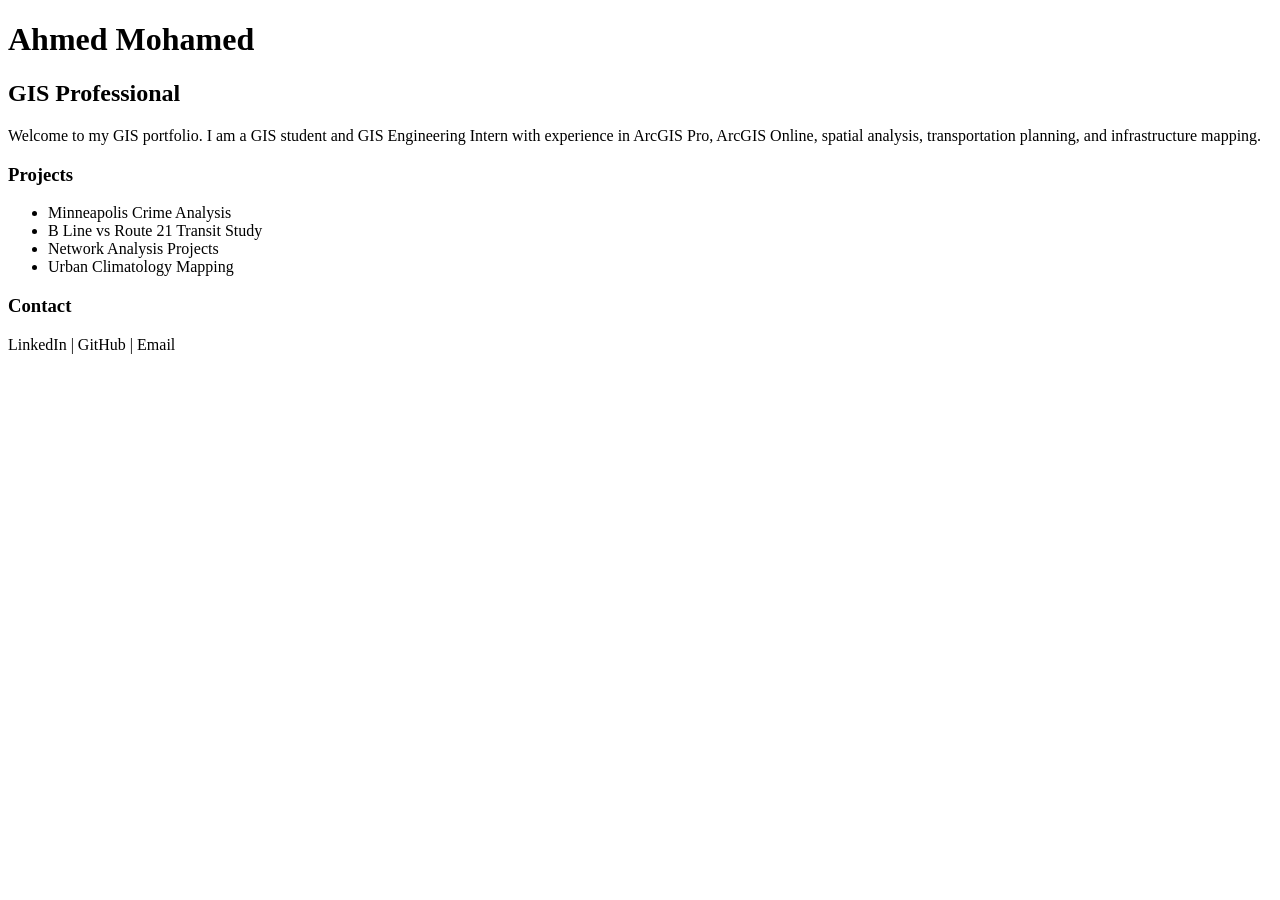
==== index.html @ 2e02cd0a "Create index.html" ====
<!DOCTYPE html>
<html>
<head>
    <title>Ahmed Mohamed | GIS Portfolio</title>
</head>
<body>
    <h1>Ahmed Mohamed</h1>
    <h2>GIS Professional</h2>

    <p>
        Welcome to my GIS portfolio. I am a GIS student and GIS Engineering Intern
        with experience in ArcGIS Pro, ArcGIS Online, spatial analysis,
        transportation planning, and infrastructure mapping.
    </p>

    <h3>Projects</h3>

    <ul>
        <li>Minneapolis Crime Analysis</li>
        <li>B Line vs Route 21 Transit Study</li>
        <li>Network Analysis Projects</li>
        <li>Urban Climatology Mapping</li>
    </ul>

    <h3>Contact</h3>

    <p>
        LinkedIn | GitHub | Email
    </p>

</body>
</html>
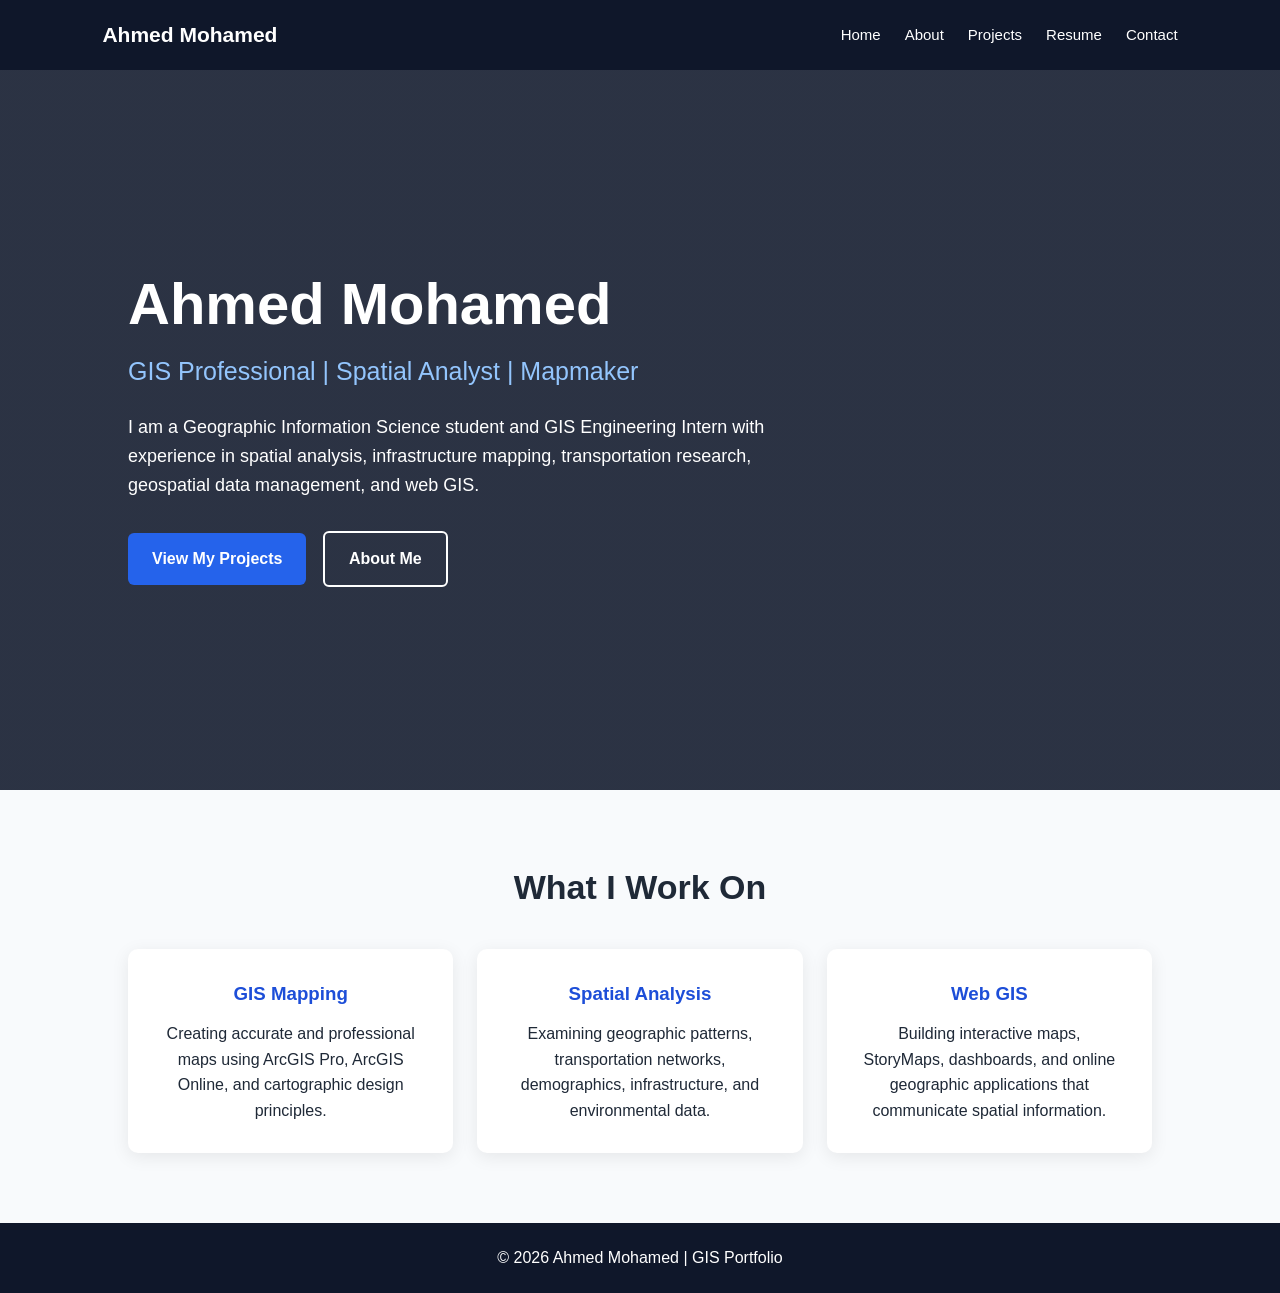
==== commit dbd4c6f0: "index.html" ====
--- a/index.html
+++ b/index.html
@@ -1,32 +1,228 @@
 <!DOCTYPE html>
-<html>
+<html lang="en">
 <head>
+    <meta charset="UTF-8">
+    <meta name="viewport" content="width=device-width, initial-scale=1.0">
+
     <title>Ahmed Mohamed | GIS Portfolio</title>
+
+    <style>
+        * {
+            box-sizing: border-box;
+            margin: 0;
+            padding: 0;
+        }
+
+        body {
+            font-family: Arial, Helvetica, sans-serif;
+            line-height: 1.6;
+            color: #1f2937;
+            background-color: #f8fafc;
+        }
+
+        nav {
+            background-color: #0f172a;
+            padding: 18px 8%;
+            display: flex;
+            justify-content: space-between;
+            align-items: center;
+        }
+
+        nav .logo {
+            color: white;
+            font-size: 21px;
+            font-weight: bold;
+        }
+
+        nav ul {
+            display: flex;
+            list-style: none;
+            gap: 24px;
+        }
+
+        nav a {
+            color: white;
+            text-decoration: none;
+            font-size: 15px;
+        }
+
+        nav a:hover {
+            text-decoration: underline;
+        }
+
+        .hero {
+            min-height: 80vh;
+            background: linear-gradient(
+                rgba(15, 23, 42, 0.88),
+                rgba(15, 23, 42, 0.88)
+            );
+            color: white;
+            display: flex;
+            align-items: center;
+            padding: 80px 10%;
+        }
+
+        .hero-content {
+            max-width: 750px;
+        }
+
+        .hero h1 {
+            font-size: 58px;
+            line-height: 1.1;
+            margin-bottom: 15px;
+        }
+
+        .hero h2 {
+            font-size: 25px;
+            font-weight: normal;
+            color: #93c5fd;
+            margin-bottom: 22px;
+        }
+
+        .hero p {
+            font-size: 18px;
+            max-width: 680px;
+            margin-bottom: 32px;
+        }
+
+        .button {
+            display: inline-block;
+            background-color: #2563eb;
+            color: white;
+            text-decoration: none;
+            padding: 13px 24px;
+            border-radius: 6px;
+            margin-right: 12px;
+            font-weight: bold;
+        }
+
+        .button.secondary {
+            background-color: transparent;
+            border: 2px solid white;
+        }
+
+        .highlights {
+            padding: 70px 10%;
+            text-align: center;
+        }
+
+        .highlights h2 {
+            font-size: 34px;
+            margin-bottom: 35px;
+        }
+
+        .cards {
+            display: grid;
+            grid-template-columns: repeat(3, 1fr);
+            gap: 24px;
+        }
+
+        .card {
+            background-color: white;
+            padding: 30px;
+            border-radius: 10px;
+            box-shadow: 0 4px 18px rgba(0, 0, 0, 0.08);
+        }
+
+        .card h3 {
+            color: #1d4ed8;
+            margin-bottom: 12px;
+        }
+
+        footer {
+            background-color: #0f172a;
+            color: white;
+            text-align: center;
+            padding: 22px;
+        }
+
+        @media (max-width: 750px) {
+            nav {
+                flex-direction: column;
+                gap: 14px;
+            }
+
+            nav ul {
+                gap: 13px;
+                flex-wrap: wrap;
+                justify-content: center;
+            }
+
+            .hero h1 {
+                font-size: 42px;
+            }
+
+            .cards {
+                grid-template-columns: 1fr;
+            }
+        }
+    </style>
 </head>
+
 <body>
-    <h1>Ahmed Mohamed</h1>
-    <h2>GIS Professional</h2>
-
-    <p>
-        Welcome to my GIS portfolio. I am a GIS student and GIS Engineering Intern
-        with experience in ArcGIS Pro, ArcGIS Online, spatial analysis,
-        transportation planning, and infrastructure mapping.
-    </p>
-
-    <h3>Projects</h3>
-
-    <ul>
-        <li>Minneapolis Crime Analysis</li>
-        <li>B Line vs Route 21 Transit Study</li>
-        <li>Network Analysis Projects</li>
-        <li>Urban Climatology Mapping</li>
-    </ul>
-
-    <h3>Contact</h3>
-
-    <p>
-        LinkedIn | GitHub | Email
-    </p>
+
+    <nav>
+        <div class="logo">Ahmed Mohamed</div>
+
+        <ul>
+            <li><a href="index.html">Home</a></li>
+            <li><a href="about.html">About</a></li>
+            <li><a href="projects.html">Projects</a></li>
+            <li><a href="resume.html">Resume</a></li>
+            <li><a href="contact.html">Contact</a></li>
+        </ul>
+    </nav>
+
+    <section class="hero">
+        <div class="hero-content">
+            <h1>Ahmed Mohamed</h1>
+
+            <h2>GIS Professional | Spatial Analyst | Mapmaker</h2>
+
+            <p>
+                I am a Geographic Information Science student and GIS Engineering
+                Intern with experience in spatial analysis, infrastructure mapping,
+                transportation research, geospatial data management, and web GIS.
+            </p>
+
+            <a class="button" href="projects.html">View My Projects</a>
+            <a class="button secondary" href="about.html">About Me</a>
+        </div>
+    </section>
+
+    <section class="highlights">
+        <h2>What I Work On</h2>
+
+        <div class="cards">
+            <div class="card">
+                <h3>GIS Mapping</h3>
+                <p>
+                    Creating accurate and professional maps using ArcGIS Pro,
+                    ArcGIS Online, and cartographic design principles.
+                </p>
+            </div>
+
+            <div class="card">
+                <h3>Spatial Analysis</h3>
+                <p>
+                    Examining geographic patterns, transportation networks,
+                    demographics, infrastructure, and environmental data.
+                </p>
+            </div>
+
+            <div class="card">
+                <h3>Web GIS</h3>
+                <p>
+                    Building interactive maps, StoryMaps, dashboards, and online
+                    geographic applications that communicate spatial information.
+                </p>
+            </div>
+        </div>
+    </section>
+
+    <footer>
+        <p>© 2026 Ahmed Mohamed | GIS Portfolio</p>
+    </footer>
 
 </body>
 </html>
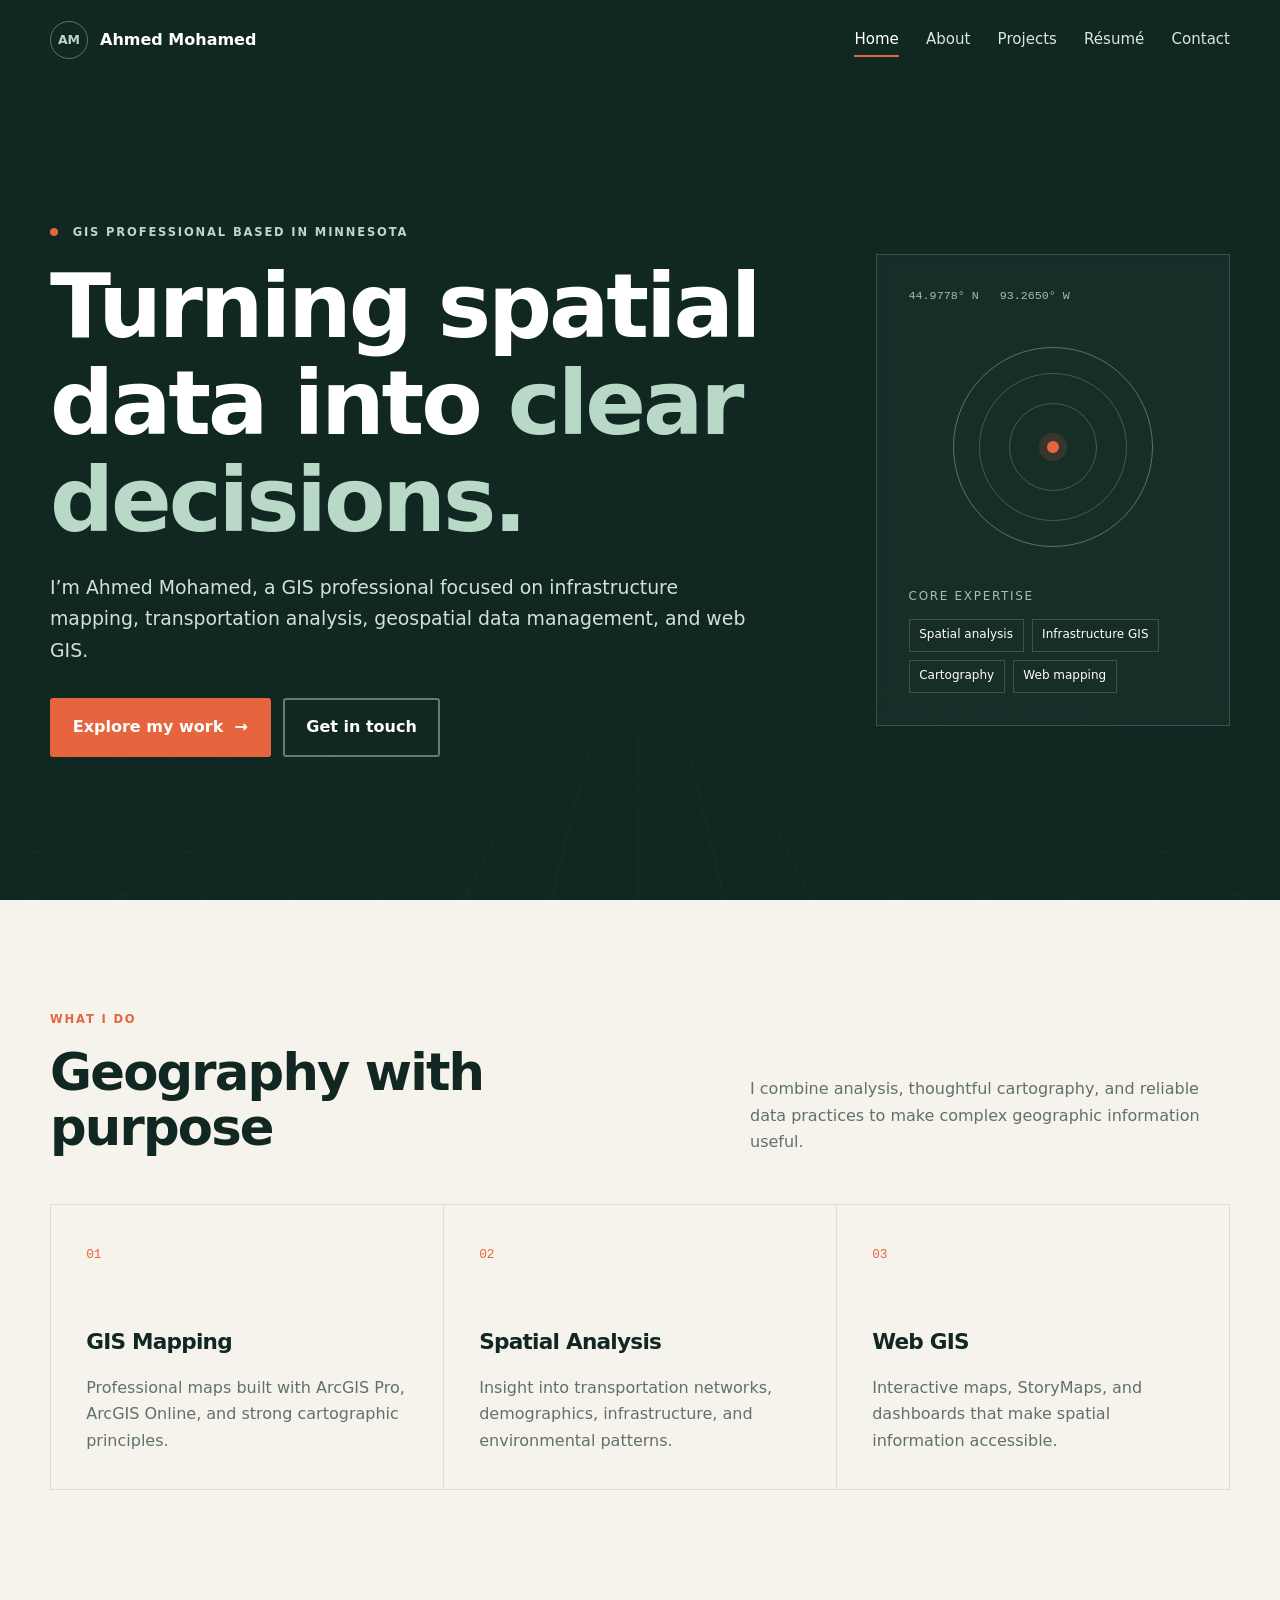
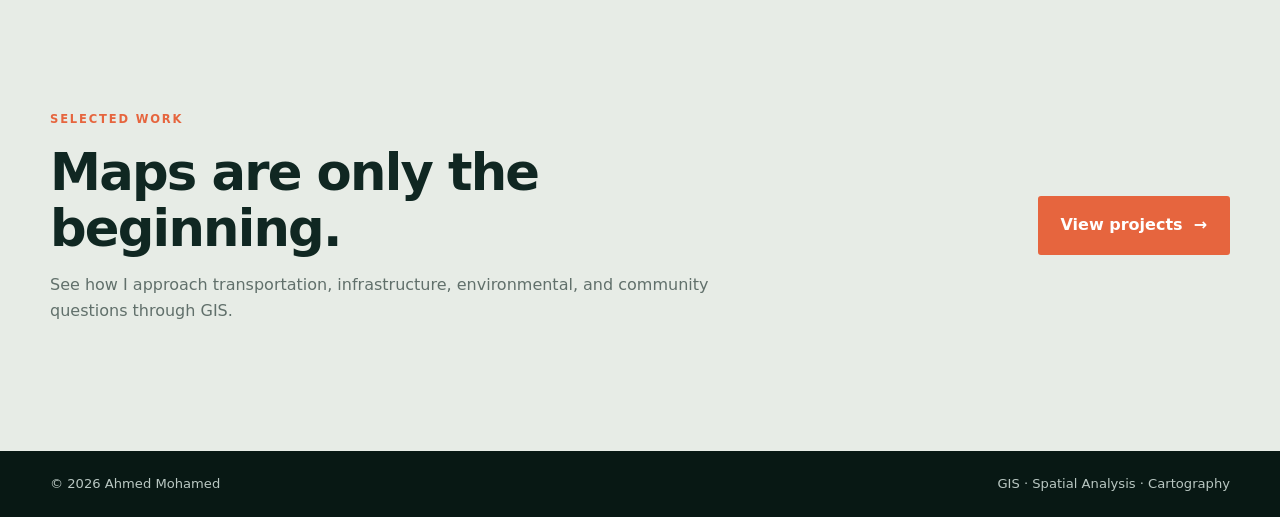
==== commit 58a39a13: "Add files via upload" ====
--- a/index.html
+++ b/index.html
@@ -1,228 +1,74 @@
-<!DOCTYPE html>
+<!doctype html>
 <html lang="en">
 <head>
-    <meta charset="UTF-8">
-    <meta name="viewport" content="width=device-width, initial-scale=1.0">
+  <meta charset="utf-8">
+  <meta name="viewport" content="width=device-width, initial-scale=1">
+  <meta name="description" content="Ahmed Mohamed is a GIS professional specializing in spatial analysis, infrastructure mapping, transportation, and web GIS.">
+  <title>Ahmed Mohamed | GIS Portfolio</title>
+  <link rel="stylesheet" href="styles.css">
+</head>
+<body>
+  <a class="skip-link" href="#main">Skip to content</a>
+  <header class="site-header">
+    <nav class="nav container" aria-label="Main navigation">
+      <a class="brand" href="index.html" aria-label="Ahmed Mohamed, home">
+        <span class="brand-mark" aria-hidden="true">AM</span>
+        <span>Ahmed Mohamed</span>
+      </a>
+      <ul class="nav-links">
+        <li><a class="active" aria-current="page" href="index.html">Home</a></li>
+        <li><a href="about.html">About</a></li>
+        <li><a href="projects.html">Projects</a></li>
+        <li><a href="resume.html">Résumé</a></li>
+        <li><a href="contact.html">Contact</a></li>
+      </ul>
+    </nav>
+  </header>
 
-    <title>Ahmed Mohamed | GIS Portfolio</title>
-
-    <style>
-        * {
-            box-sizing: border-box;
-            margin: 0;
-            padding: 0;
-        }
-
-        body {
-            font-family: Arial, Helvetica, sans-serif;
-            line-height: 1.6;
-            color: #1f2937;
-            background-color: #f8fafc;
-        }
-
-        nav {
-            background-color: #0f172a;
-            padding: 18px 8%;
-            display: flex;
-            justify-content: space-between;
-            align-items: center;
-        }
-
-        nav .logo {
-            color: white;
-            font-size: 21px;
-            font-weight: bold;
-        }
-
-        nav ul {
-            display: flex;
-            list-style: none;
-            gap: 24px;
-        }
-
-        nav a {
-            color: white;
-            text-decoration: none;
-            font-size: 15px;
-        }
-
-        nav a:hover {
-            text-decoration: underline;
-        }
-
-        .hero {
-            min-height: 80vh;
-            background: linear-gradient(
-                rgba(15, 23, 42, 0.88),
-                rgba(15, 23, 42, 0.88)
-            );
-            color: white;
-            display: flex;
-            align-items: center;
-            padding: 80px 10%;
-        }
-
-        .hero-content {
-            max-width: 750px;
-        }
-
-        .hero h1 {
-            font-size: 58px;
-            line-height: 1.1;
-            margin-bottom: 15px;
-        }
-
-        .hero h2 {
-            font-size: 25px;
-            font-weight: normal;
-            color: #93c5fd;
-            margin-bottom: 22px;
-        }
-
-        .hero p {
-            font-size: 18px;
-            max-width: 680px;
-            margin-bottom: 32px;
-        }
-
-        .button {
-            display: inline-block;
-            background-color: #2563eb;
-            color: white;
-            text-decoration: none;
-            padding: 13px 24px;
-            border-radius: 6px;
-            margin-right: 12px;
-            font-weight: bold;
-        }
-
-        .button.secondary {
-            background-color: transparent;
-            border: 2px solid white;
-        }
-
-        .highlights {
-            padding: 70px 10%;
-            text-align: center;
-        }
-
-        .highlights h2 {
-            font-size: 34px;
-            margin-bottom: 35px;
-        }
-
-        .cards {
-            display: grid;
-            grid-template-columns: repeat(3, 1fr);
-            gap: 24px;
-        }
-
-        .card {
-            background-color: white;
-            padding: 30px;
-            border-radius: 10px;
-            box-shadow: 0 4px 18px rgba(0, 0, 0, 0.08);
-        }
-
-        .card h3 {
-            color: #1d4ed8;
-            margin-bottom: 12px;
-        }
-
-        footer {
-            background-color: #0f172a;
-            color: white;
-            text-align: center;
-            padding: 22px;
-        }
-
-        @media (max-width: 750px) {
-            nav {
-                flex-direction: column;
-                gap: 14px;
-            }
-
-            nav ul {
-                gap: 13px;
-                flex-wrap: wrap;
-                justify-content: center;
-            }
-
-            .hero h1 {
-                font-size: 42px;
-            }
-
-            .cards {
-                grid-template-columns: 1fr;
-            }
-        }
-    </style>
-</head>
-
-<body>
-
-    <nav>
-        <div class="logo">Ahmed Mohamed</div>
-
-        <ul>
-            <li><a href="index.html">Home</a></li>
-            <li><a href="about.html">About</a></li>
-            <li><a href="projects.html">Projects</a></li>
-            <li><a href="resume.html">Resume</a></li>
-            <li><a href="contact.html">Contact</a></li>
-        </ul>
-    </nav>
-
+  <main id="main">
     <section class="hero">
-        <div class="hero-content">
-            <h1>Ahmed Mohamed</h1>
-
-            <h2>GIS Professional | Spatial Analyst | Mapmaker</h2>
-
-            <p>
-                I am a Geographic Information Science student and GIS Engineering
-                Intern with experience in spatial analysis, infrastructure mapping,
-                transportation research, geospatial data management, and web GIS.
-            </p>
-
-            <a class="button" href="projects.html">View My Projects</a>
-            <a class="button secondary" href="about.html">About Me</a>
+      <div class="map-grid" aria-hidden="true"></div>
+      <div class="container hero-grid">
+        <div class="hero-copy">
+          <p class="eyebrow"><span class="status-dot"></span> GIS professional based in Minnesota</p>
+          <h1>Turning spatial data into <span>clear decisions.</span></h1>
+          <p class="hero-lead">I’m Ahmed Mohamed, a GIS professional focused on infrastructure mapping, transportation analysis, geospatial data management, and web GIS.</p>
+          <div class="button-row">
+            <a class="button" href="projects.html">Explore my work <span aria-hidden="true">→</span></a>
+            <a class="button button-ghost" href="contact.html">Get in touch</a>
+          </div>
         </div>
+        <aside class="hero-panel" aria-label="Areas of expertise">
+          <div class="coordinates">44.9778° N &nbsp; 93.2650° W</div>
+          <div class="map-orbit" aria-hidden="true"><span></span></div>
+          <p class="panel-label">Core expertise</p>
+          <div class="expertise-list">
+            <span>Spatial analysis</span><span>Infrastructure GIS</span><span>Cartography</span><span>Web mapping</span>
+          </div>
+        </aside>
+      </div>
     </section>
 
-    <section class="highlights">
-        <h2>What I Work On</h2>
-
-        <div class="cards">
-            <div class="card">
-                <h3>GIS Mapping</h3>
-                <p>
-                    Creating accurate and professional maps using ArcGIS Pro,
-                    ArcGIS Online, and cartographic design principles.
-                </p>
-            </div>
-
-            <div class="card">
-                <h3>Spatial Analysis</h3>
-                <p>
-                    Examining geographic patterns, transportation networks,
-                    demographics, infrastructure, and environmental data.
-                </p>
-            </div>
-
-            <div class="card">
-                <h3>Web GIS</h3>
-                <p>
-                    Building interactive maps, StoryMaps, dashboards, and online
-                    geographic applications that communicate spatial information.
-                </p>
-            </div>
-        </div>
+    <section class="section container">
+      <div class="section-heading">
+        <div><p class="eyebrow">What I do</p><h2>Geography with purpose</h2></div>
+        <p>I combine analysis, thoughtful cartography, and reliable data practices to make complex geographic information useful.</p>
+      </div>
+      <div class="card-grid three">
+        <article class="feature-card"><span class="card-number">01</span><h3>GIS Mapping</h3><p>Professional maps built with ArcGIS Pro, ArcGIS Online, and strong cartographic principles.</p></article>
+        <article class="feature-card"><span class="card-number">02</span><h3>Spatial Analysis</h3><p>Insight into transportation networks, demographics, infrastructure, and environmental patterns.</p></article>
+        <article class="feature-card"><span class="card-number">03</span><h3>Web GIS</h3><p>Interactive maps, StoryMaps, and dashboards that make spatial information accessible.</p></article>
+      </div>
     </section>
 
-    <footer>
-        <p>© 2026 Ahmed Mohamed | GIS Portfolio</p>
-    </footer>
+    <section class="section section-tint">
+      <div class="container cta">
+        <div><p class="eyebrow">Selected work</p><h2>Maps are only the beginning.</h2><p>See how I approach transportation, infrastructure, environmental, and community questions through GIS.</p></div>
+        <a class="button" href="projects.html">View projects <span aria-hidden="true">→</span></a>
+      </div>
+    </section>
+  </main>
 
+  <footer class="site-footer"><div class="container footer-inner"><p>© 2026 Ahmed Mohamed</p><p>GIS · Spatial Analysis · Cartography</p></div></footer>
 </body>
 </html>
--- a/styles.css
+++ b/styles.css
@@ -0,0 +1,5 @@
+:root{--ink:#102722;--ink-2:#1b3a33;--paper:#f5f3ec;--white:#fff;--muted:#61706b;--line:#d9ded8;--accent:#e6653e;--mint:#b9d9c8;--blue:#b9d6df;--max:1180px}
+*{box-sizing:border-box}html{scroll-behavior:smooth}body{margin:0;background:var(--paper);color:var(--ink);font-family:Inter,ui-sans-serif,system-ui,-apple-system,BlinkMacSystemFont,"Segoe UI",sans-serif;line-height:1.65}a{color:inherit}h1,h2,h3,p{margin-top:0}h1,h2,h3{line-height:1.08;letter-spacing:-.035em}h1{font-size:clamp(3rem,7vw,6.8rem);font-weight:750}h2{font-size:clamp(2rem,4vw,3.5rem)}h3{font-size:1.35rem}.container{width:min(calc(100% - 40px),var(--max));margin-inline:auto}.narrow{max-width:900px}.skip-link{position:fixed;left:1rem;top:-100px;z-index:100;background:var(--white);padding:.75rem 1rem;border-radius:4px}.skip-link:focus{top:1rem}.site-header{background:var(--ink);color:var(--white);position:relative;z-index:10}.nav{min-height:80px;display:flex;align-items:center;justify-content:space-between;gap:2rem}.brand{display:flex;align-items:center;gap:.75rem;text-decoration:none;font-weight:750}.brand-mark{display:grid;place-items:center;width:38px;height:38px;border:1px solid #ffffff55;border-radius:50%;font-size:.78rem;color:var(--mint)}.nav-links{display:flex;gap:1.7rem;list-style:none;padding:0;margin:0}.nav-links a{text-decoration:none;color:#dbe5e1;font-size:.94rem;padding:.4rem 0;border-bottom:2px solid transparent}.nav-links a:hover,.nav-links a:focus-visible,.nav-links a.active{color:#fff;border-bottom-color:var(--accent)}.hero{background:var(--ink);color:var(--white);min-height:calc(100vh - 80px);display:grid;align-items:center;position:relative;overflow:hidden}.map-grid{position:absolute;inset:0;opacity:.14;background-image:linear-gradient(#b9d9c830 1px,transparent 1px),linear-gradient(90deg,#b9d9c830 1px,transparent 1px);background-size:58px 58px;transform:perspective(500px) rotateX(55deg) scale(1.5);transform-origin:center bottom}.hero-grid{display:grid;grid-template-columns:1.35fr .65fr;gap:7vw;align-items:center;padding-block:90px;position:relative}.hero h1{max-width:850px;margin-bottom:1.5rem}.hero h1 span{color:var(--mint)}.hero-lead{max-width:700px;font-size:1.18rem;color:#d5dfdc}.eyebrow{text-transform:uppercase;letter-spacing:.16em;font-weight:750;font-size:.72rem;color:var(--accent);margin-bottom:1rem}.hero .eyebrow,.section-dark .eyebrow{color:var(--mint)}.status-dot{display:inline-block;width:8px;height:8px;border-radius:50%;background:var(--accent);margin-right:.55rem}.button-row{display:flex;gap:.8rem;flex-wrap:wrap;margin-top:2rem}.button{display:inline-flex;align-items:center;justify-content:center;gap:.7rem;background:var(--accent);color:#fff;text-decoration:none;font-weight:750;padding:.9rem 1.3rem;border:2px solid var(--accent);border-radius:3px;transition:.2s ease}.button:hover,.button:focus-visible{background:#cf5030;border-color:#cf5030;transform:translateY(-2px)}.button-ghost{background:transparent;border-color:#ffffff60}.button-ghost:hover{background:#ffffff12;border-color:#fff}.hero-panel{border:1px solid #ffffff2b;padding:2rem;background:#ffffff08;backdrop-filter:blur(4px)}.coordinates{font-family:ui-monospace,monospace;font-size:.73rem;color:#a9bbb5}.map-orbit{width:200px;aspect-ratio:1;border:1px solid #b9d9c866;border-radius:50%;margin:2.5rem auto;display:grid;place-items:center;position:relative}.map-orbit:before,.map-orbit:after{content:"";position:absolute;border:1px solid #b9d9c844;border-radius:50%}.map-orbit:before{inset:25px}.map-orbit:after{inset:55px}.map-orbit span{width:12px;height:12px;border-radius:50%;background:var(--accent);box-shadow:0 0 0 8px #e6653e26}.panel-label{font-size:.75rem;color:#a9bbb5;text-transform:uppercase;letter-spacing:.14em}.expertise-list{display:flex;gap:.5rem;flex-wrap:wrap}.expertise-list span,.tag-list li{border:1px solid #ffffff2b;padding:.35rem .6rem;font-size:.75rem}.section{padding-block:110px}.section-tint{background:#e7ece6}.section-dark{background:var(--ink);color:#fff}.section-heading{display:flex;justify-content:space-between;align-items:end;gap:3rem;margin-bottom:3rem}.section-heading>div{max-width:600px}.section-heading h2{margin-bottom:0}.section-heading>p{max-width:480px;color:var(--muted);margin:0}.card-grid{display:grid;gap:1px;background:var(--line);border:1px solid var(--line)}.card-grid.three{grid-template-columns:repeat(3,1fr)}.feature-card{background:var(--paper);padding:2.2rem;min-height:280px}.card-number{font-family:ui-monospace,monospace;color:var(--accent);font-size:.8rem}.feature-card h3{margin-top:4rem}.feature-card p{color:var(--muted);margin-bottom:0}.cta{display:flex;align-items:center;justify-content:space-between;gap:3rem}.cta>div{max-width:700px}.cta h2{margin-bottom:1rem}.cta p:not(.eyebrow){color:var(--muted)}.page-hero{padding:110px 0 90px;background:var(--ink);color:#fff}.page-hero.compact{padding-block:80px}.page-hero h1{font-size:clamp(3rem,6vw,5.5rem);margin-bottom:1.5rem}.page-hero p:last-child{font-size:1.2rem;color:#c9d6d2;max-width:760px}.project-grid{display:grid;grid-template-columns:repeat(2,1fr);gap:1.25rem}.project-card{background:var(--white);border:1px solid var(--line);display:flex;flex-direction:column}.project-card.featured{grid-column:1/-1;display:grid;grid-template-columns:.85fr 1.15fr}.project-content{padding:2rem;display:flex;flex-direction:column;align-items:flex-start;height:100%}.project-card h2{font-size:1.8rem}.project-card p:not(.project-type){color:var(--muted)}.project-type{text-transform:uppercase;letter-spacing:.12em;font-size:.68rem;font-weight:750;color:var(--accent)}.project-visual{min-height:360px;background:var(--blue);display:grid;place-items:center;position:relative;overflow:hidden}.project-visual:before,.project-visual:after{content:"";position:absolute;width:140%;height:55px;background:var(--ink);transform:rotate(-25deg)}.project-visual:after{height:12px;background:var(--accent);transform:rotate(31deg)}.project-visual span{position:relative;z-index:1;background:var(--paper);padding:.6rem 1rem;font-weight:850;letter-spacing:.12em}.tag-list{display:flex;flex-wrap:wrap;gap:.4rem;list-style:none;padding:0;margin:1rem 0 1.5rem}.tag-list li{border-color:var(--line);color:var(--muted)}.availability{margin-top:auto;color:var(--muted);font-size:.8rem;font-style:italic}.text-link{margin-top:auto;color:var(--ink);font-weight:750;text-decoration-color:var(--accent);text-underline-offset:5px}.story-layout{display:grid;grid-template-columns:1.6fr .7fr;gap:8vw}.story-main p{font-size:1.08rem;color:#384b45}.fact-panel{background:var(--white);padding:2rem;align-self:start;border-top:4px solid var(--accent)}.fact-panel dl{margin:0}.fact-panel dl div{padding:1rem 0;border-bottom:1px solid var(--line)}.fact-panel dt{text-transform:uppercase;letter-spacing:.1em;font-size:.65rem;color:var(--muted)}.fact-panel dd{margin:.2rem 0 0;font-weight:700}.experience-layout{display:grid;grid-template-columns:.8fr 1.2fr;gap:8vw}.experience-layout h3{color:var(--mint);font-weight:500}.experience-layout p{color:#cfdbd7}.skills-list{list-style:none;padding:0;display:grid;grid-template-columns:repeat(4,1fr);border-top:1px solid var(--line);border-left:1px solid var(--line)}.skills-list li{padding:1.25rem;border-right:1px solid var(--line);border-bottom:1px solid var(--line);font-weight:700;background:var(--white)}.storymap-container{height:min(75vh,720px);background:var(--white);border:1px solid var(--line);padding:8px}.storymap-container iframe{width:100%;height:100%;border:0}.resume-layout{display:grid;grid-template-columns:1.8fr .65fr;gap:7vw}.resume-section{margin-bottom:4.5rem}.resume-section>h2{font-size:1rem;text-transform:uppercase;letter-spacing:.12em;padding-bottom:1rem;border-bottom:2px solid var(--ink)}.timeline-item{padding-top:1.5rem}.timeline-meta{display:flex;flex-direction:column;margin-bottom:1.2rem}.timeline-meta strong{font-size:1.35rem}.timeline-meta span{color:var(--muted)}.timeline-item li{margin-bottom:.5rem}.resume-side{background:var(--ink);color:#fff;padding:2rem;align-self:start}.side-block{margin-bottom:2rem}.side-block h2{font-size:.8rem;color:var(--mint);text-transform:uppercase;letter-spacing:.12em}.side-block p{color:#d1dcd8}.contact-main{background:var(--ink);color:#fff;min-height:calc(100vh - 154px);display:grid;align-items:center}.contact-grid{display:grid;grid-template-columns:1.15fr .85fr;gap:8vw;padding-block:100px}.contact-grid h1{font-size:clamp(3rem,6vw,5.7rem)}.contact-lead{font-size:1.15rem;color:#c8d5d1;max-width:650px}.contact-card{background:var(--paper);color:var(--ink);padding:2rem}.contact-card h2{font-size:1.5rem}.contact-link{display:flex;justify-content:space-between;align-items:center;padding:1.2rem 0;border-top:1px solid var(--line);text-decoration:none}.contact-link:hover strong{text-decoration:underline;text-decoration-color:var(--accent);text-underline-offset:5px}.contact-link span{display:flex;flex-direction:column}.contact-link small{color:var(--muted)}.contact-link b{color:var(--accent);font-size:1.3rem}.site-footer{background:#081814;color:#b9c7c2;padding:1.4rem 0;font-size:.82rem}.footer-inner{display:flex;justify-content:space-between;gap:1rem}.footer-inner p{margin:0}
+@media(max-width:850px){.nav{align-items:flex-start;flex-direction:column;padding-block:1rem}.nav-links{width:100%;gap:1rem;overflow-x:auto;padding-bottom:.25rem}.hero-grid,.story-layout,.experience-layout,.resume-layout,.contact-grid{grid-template-columns:1fr}.hero-panel{display:none}.card-grid.three,.skills-list{grid-template-columns:repeat(2,1fr)}.section-heading,.cta{align-items:flex-start;flex-direction:column}.project-card.featured{grid-template-columns:1fr}.project-visual{min-height:260px}.contact-grid{padding-block:70px}}
+@media(max-width:600px){.container{width:min(calc(100% - 28px),var(--max))}.brand{font-size:.95rem}.nav-links{font-size:.85rem;gap:.8rem}.hero{min-height:auto}.hero-grid{padding-block:80px}.hero h1{font-size:3.35rem}.section{padding-block:75px}.page-hero{padding-block:75px}.card-grid.three,.project-grid,.skills-list{grid-template-columns:1fr}.project-card.featured{grid-column:auto}.feature-card{min-height:220px}.feature-card h3{margin-top:2.5rem}.footer-inner{flex-direction:column}.footer-inner p:last-child{display:none}}
+@media(prefers-reduced-motion:reduce){html{scroll-behavior:auto}.button{transition:none}}
